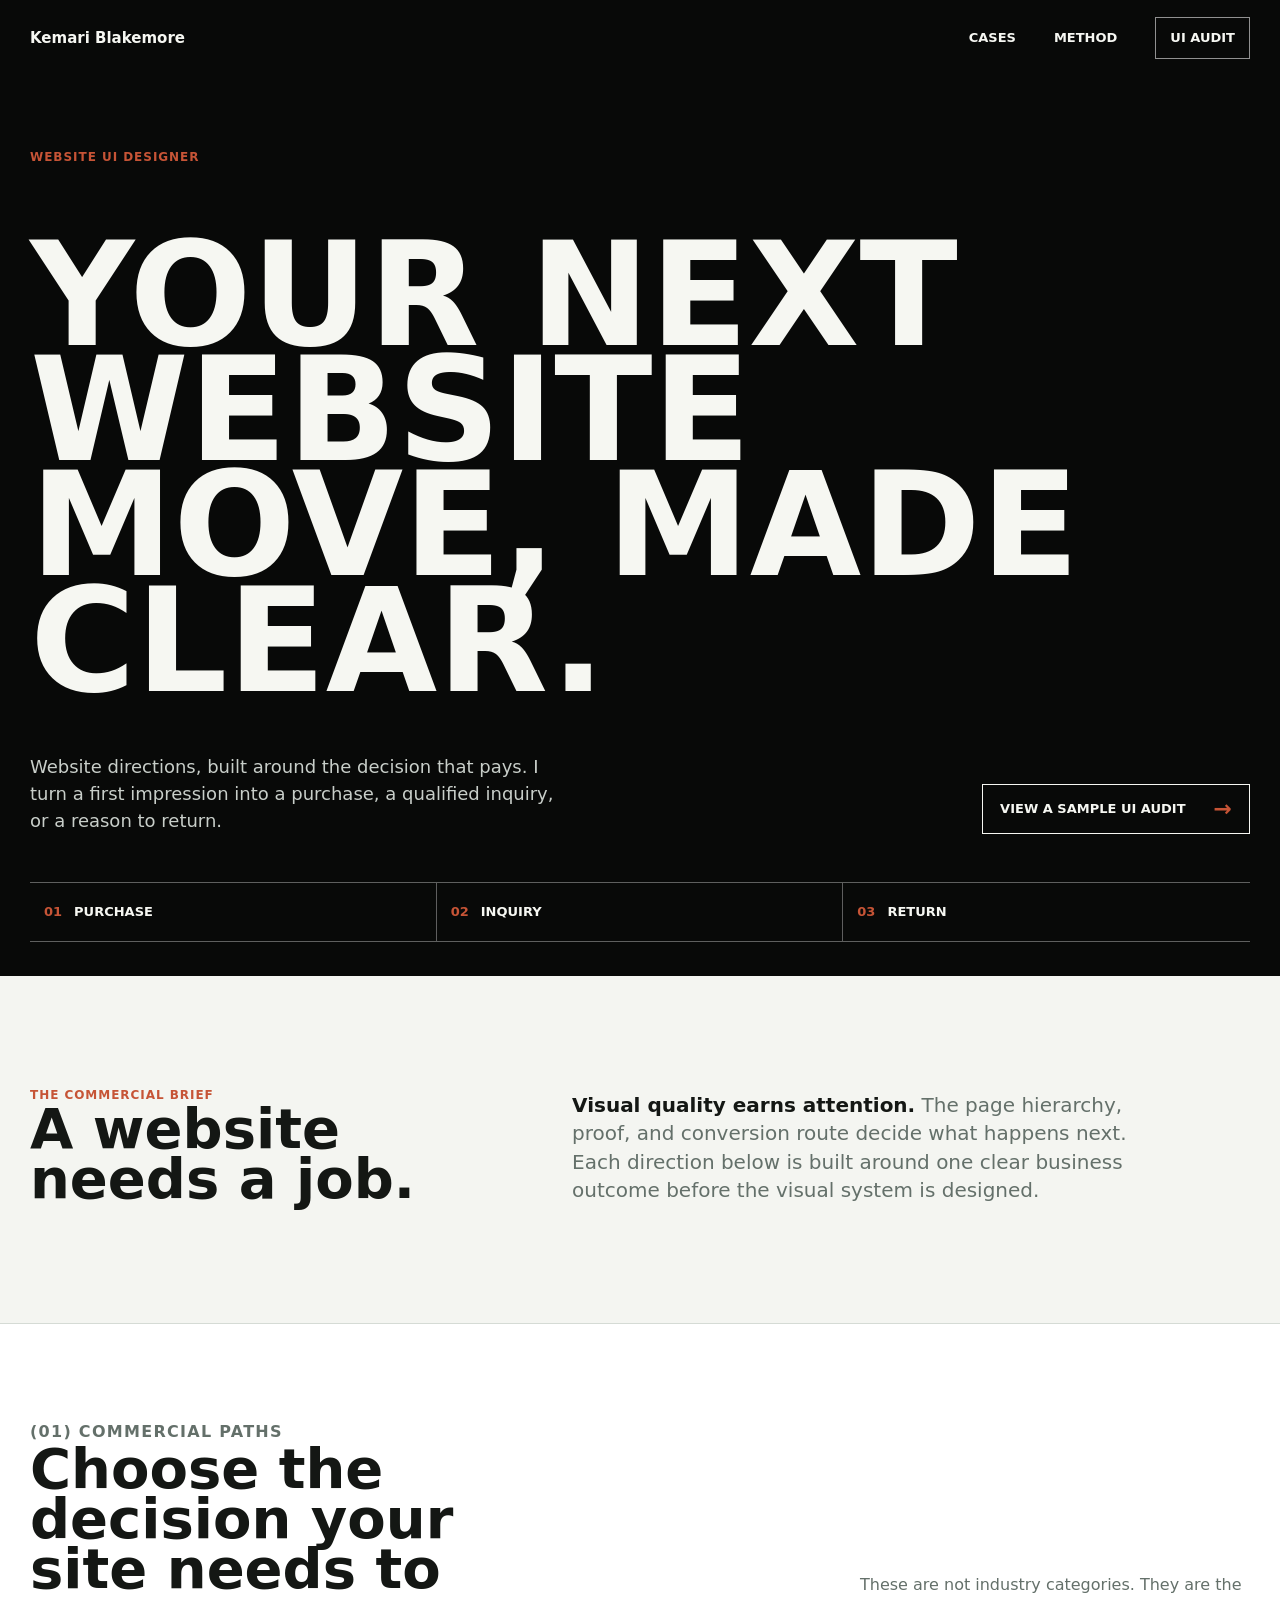
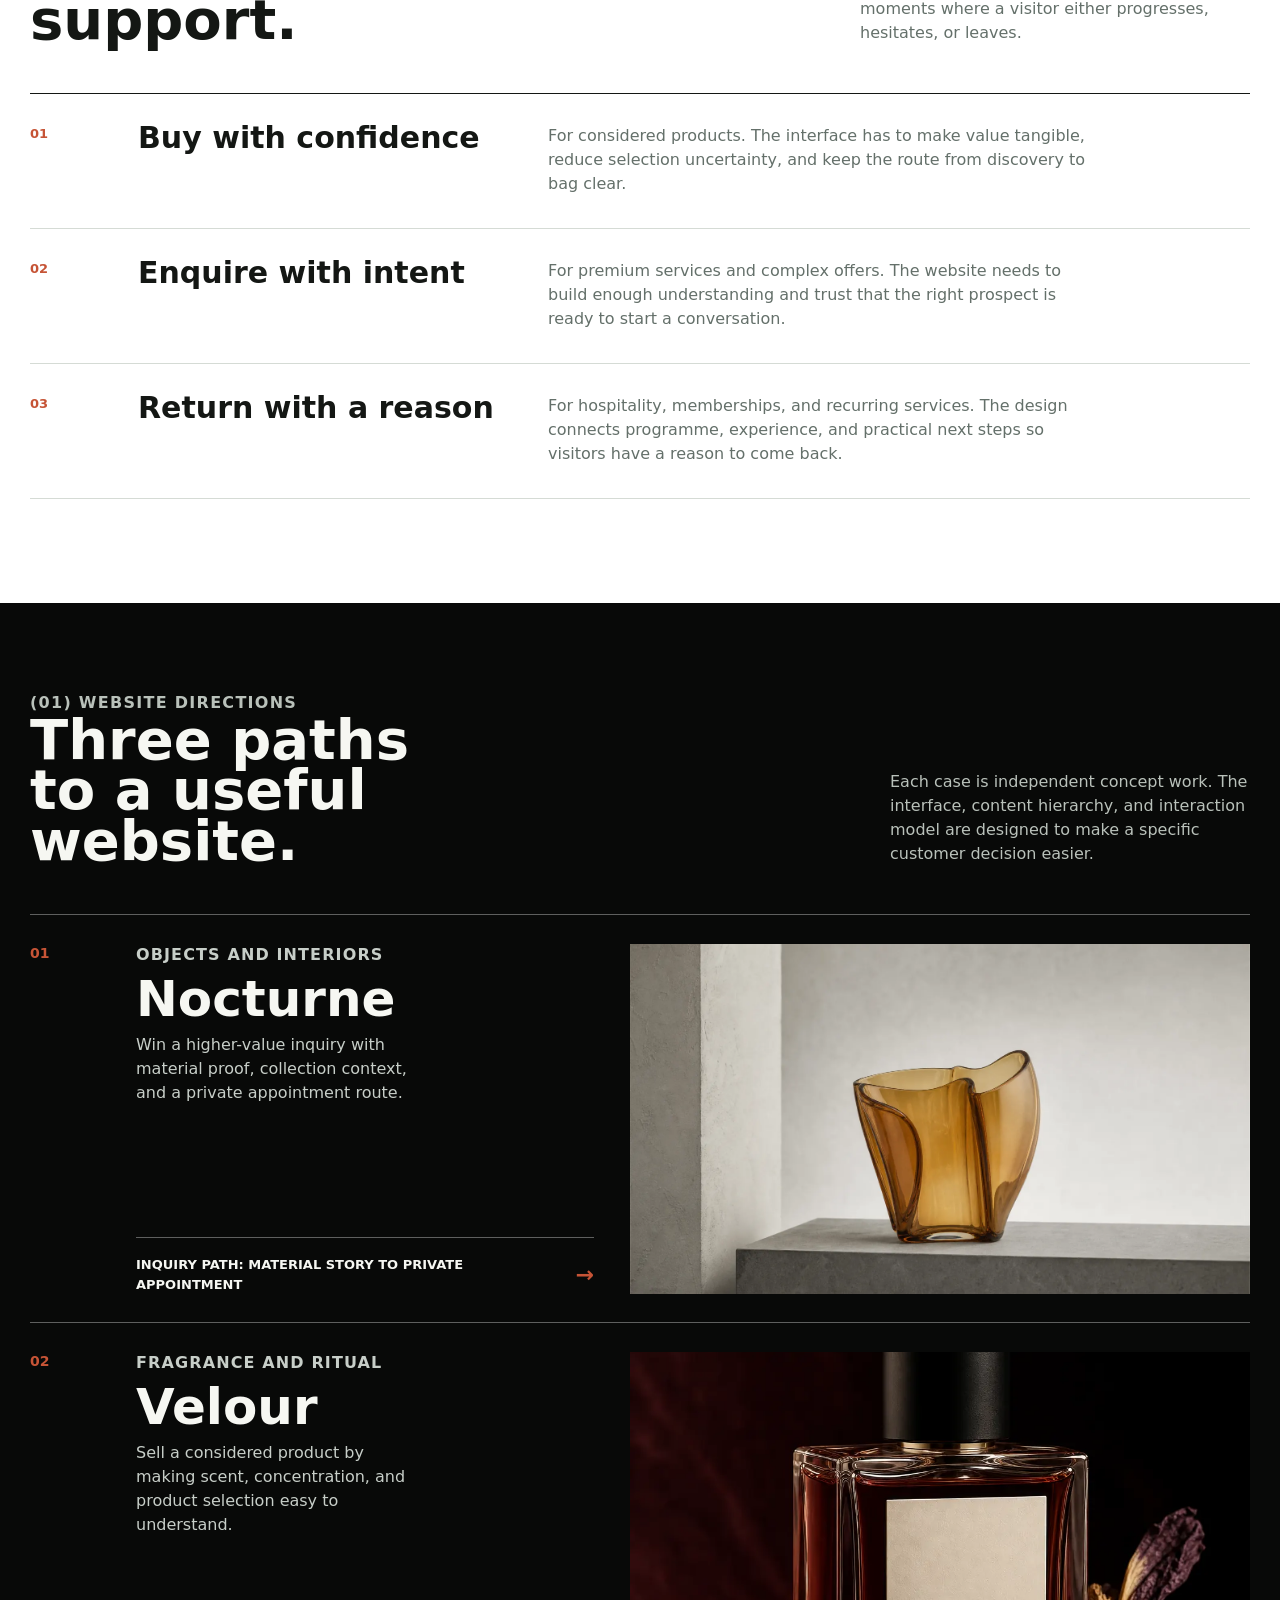
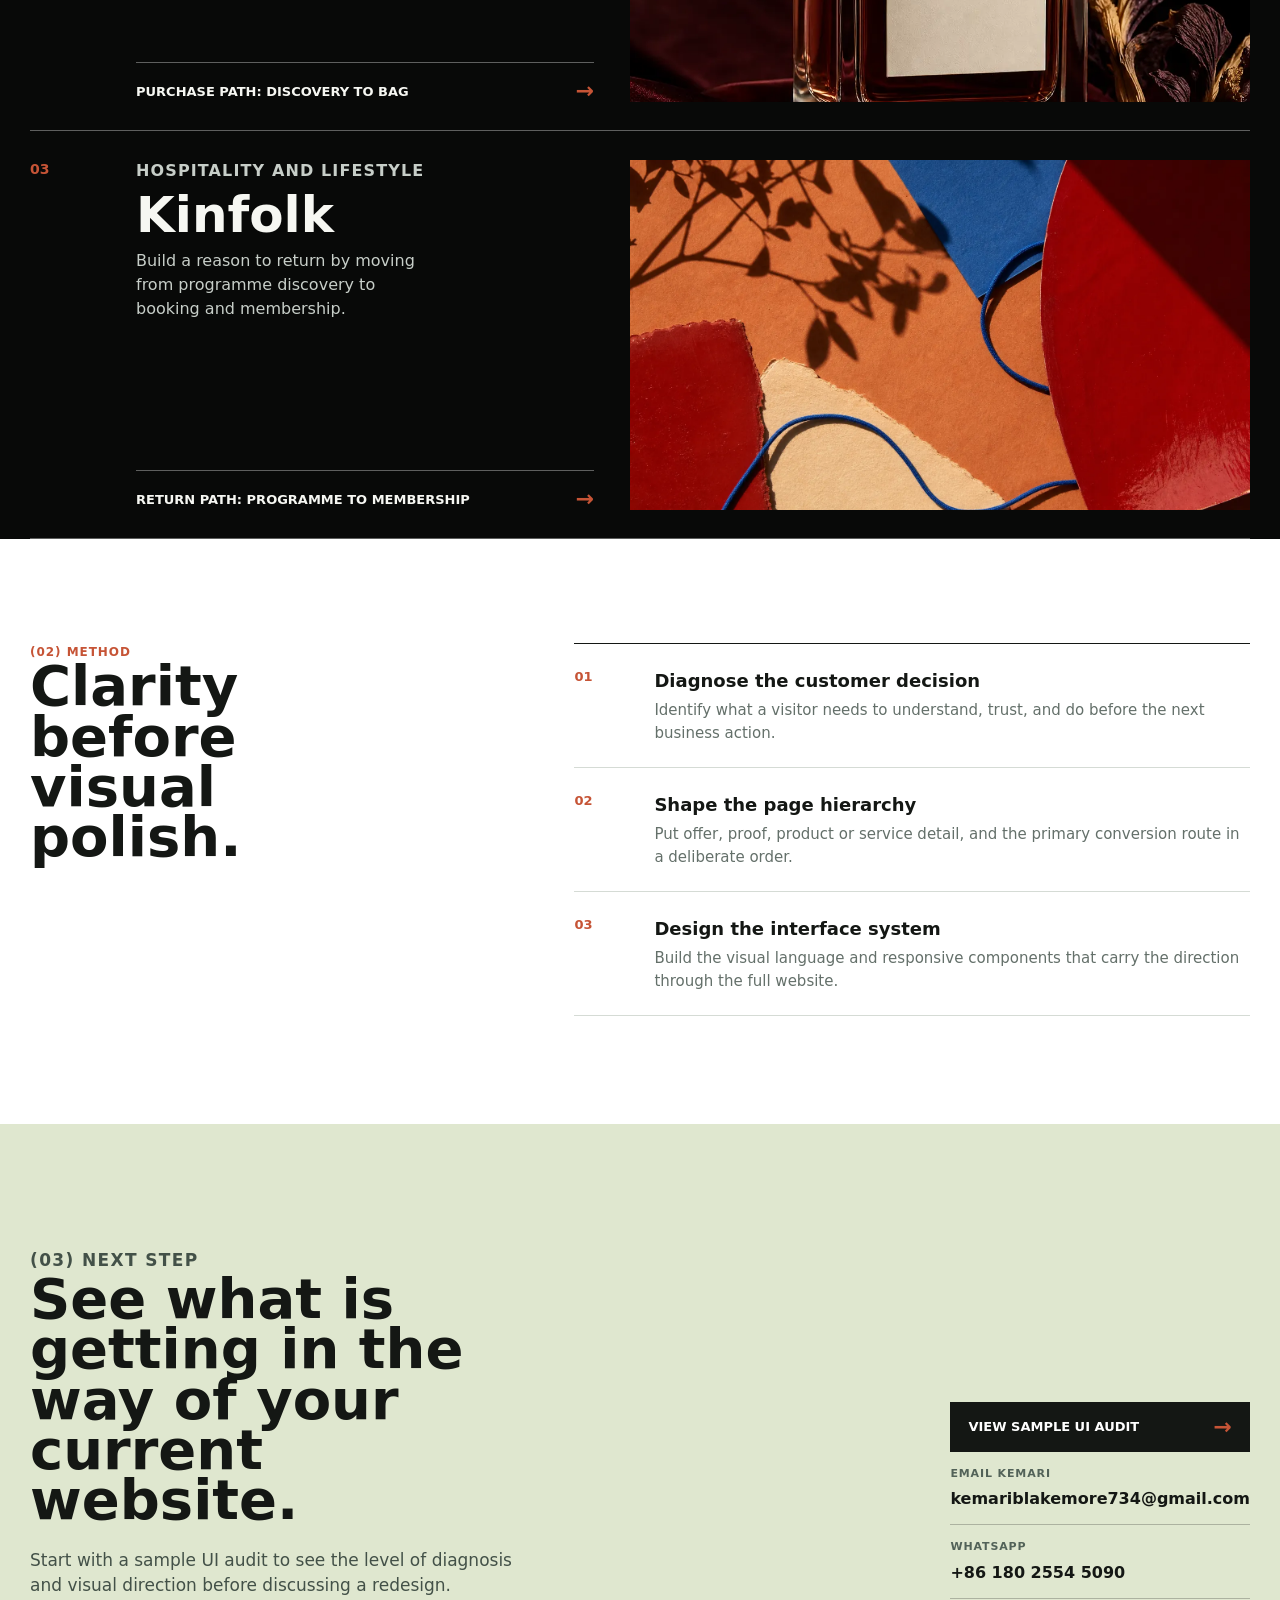
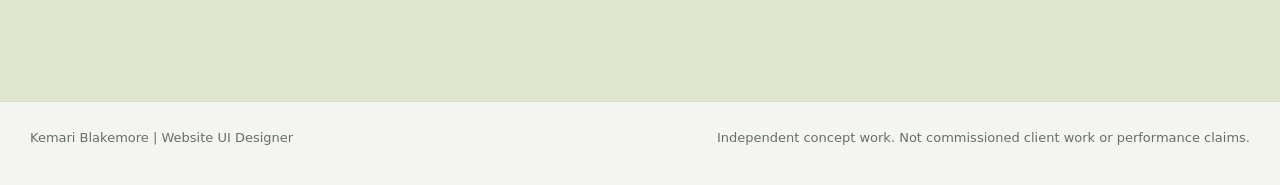
==== index.html @ 67906012 "Publish Kemari UI portfolio" ====
<!doctype html>
<html lang="en">
<head>
  <meta charset="utf-8">
  <meta name="viewport" content="width=device-width, initial-scale=1">
  <title>Kemari Blakemore | Website UI Directions</title>
  <meta name="description" content="Website UI directions by Kemari Blakemore, structured around product purchase, premium inquiry, and membership journeys.">
  <style>
    :root { --canvas:#080908; --ink:#141714; --muted:#64706a; --line:#d5dbd5; --paper:#f4f5f1; --white:#fff; --accent:#c65436; --leaf:#dfe7cf; --dark:#202a25; }
    * { box-sizing:border-box; }
    html { scroll-behavior:smooth; }
    body { margin:0; color:var(--ink); background:var(--paper); font-family:Inter,ui-sans-serif,system-ui,-apple-system,BlinkMacSystemFont,"Segoe UI",sans-serif; line-height:1.5; }
    a { color:inherit; }
    .wrap { width:min(1220px,calc(100% - 56px)); margin:0 auto; }
    .site-header { background:var(--canvas); color:#f6f7f2; }
    .nav { min-height:76px; display:flex; align-items:center; justify-content:space-between; gap:26px; }
    .brand { font-size:15px; font-weight:850; letter-spacing:0; text-decoration:none; }
    .nav-links { display:flex; align-items:center; gap:38px; font-size:13px; font-weight:800; text-transform:uppercase; }
    .nav-links a { text-decoration:none; }
    .nav-action { padding:10px 14px; border:1px solid rgba(255,255,255,.55); }
    .hero { min-height:720px; padding:72px 0 34px; background:var(--canvas); color:#f6f7f2; }
    .hero-inner { min-height:614px; display:flex; flex-direction:column; }
    .eyebrow,.section-kicker { margin:0; color:var(--accent); font-size:12px; font-weight:850; letter-spacing:.08em; text-transform:uppercase; }
    h1,h2,h3,p { margin-top:0; }
    h1 { max-width:11ch; margin:72px 0 auto; font-size:144px; font-weight:900; line-height:.8; letter-spacing:0; }
    .hero-bottom { display:grid; grid-template-columns:minmax(0,1fr) auto; gap:36px; align-items:end; margin-top:54px; }
    .hero-intro { max-width:530px; margin:0; color:#c8cec9; font-size:18px; }
    .button { display:inline-flex; min-height:50px; align-items:center; justify-content:space-between; gap:28px; padding:0 17px; border:1px solid currentColor; color:inherit; font-size:13px; font-weight:850; text-decoration:none; text-transform:uppercase; }
    .button span { color:var(--accent); font-size:22px; line-height:1; }
    .hero-index { display:grid; grid-template-columns:repeat(3,minmax(0,1fr)); margin-top:48px; border-top:1px solid rgba(255,255,255,.35); border-bottom:1px solid rgba(255,255,255,.35); }
    .hero-index a { display:flex; align-items:center; gap:12px; min-height:58px; padding:0 14px; border-right:1px solid rgba(255,255,255,.35); color:#f6f7f2; font-size:13px; font-weight:800; text-decoration:none; text-transform:uppercase; }
    .hero-index a:last-child { border-right:0; }
    .hero-index span { color:var(--accent); }
    .position { padding:110px 0 118px; background:var(--paper); }
    .position-grid { display:grid; grid-template-columns:minmax(0,.8fr) minmax(320px,1.2fr); gap:90px; align-items:end; }
    .position h2,.work-head h2,.method h2,.contact h2 { margin:0; font-size:56px; font-weight:900; line-height:.9; letter-spacing:0; }
    .position-copy { max-width:580px; }
    .position-copy p { margin:0; color:var(--muted); font-size:20px; line-height:1.42; }
    .position-copy strong { color:var(--ink); }
    .routes { padding:96px 0 104px; border-top:1px solid var(--line); background:var(--white); }
    .routes-head { display:flex; align-items:end; justify-content:space-between; gap:42px; margin-bottom:48px; }
    .routes-head h2 { max-width:13ch; margin:0; font-size:56px; font-weight:900; line-height:.9; letter-spacing:0; }
    .routes-head p { max-width:390px; margin:0; color:var(--muted); font-size:16px; }
    .decision-routes { border-top:1px solid var(--ink); }
    .decision-route { display:grid; grid-template-columns:76px minmax(240px,.7fr) minmax(320px,1.3fr); gap:32px; padding:30px 0 32px; border-bottom:1px solid var(--line); }
    .route-number { color:var(--accent); font-size:13px; font-weight:850; }
    .decision-route h3 { margin:0; font-size:30px; font-weight:900; line-height:.95; letter-spacing:0; }
    .decision-route p { max-width:54ch; margin:0; color:var(--muted); font-size:16px; }
    .work { padding:88px 0 0; background:var(--canvas); color:#f6f7f2; }
    .work-head { display:flex; align-items:end; justify-content:space-between; gap:36px; padding-bottom:48px; }
    .work-head h2 { max-width:11ch; }
    .work-head p { max-width:360px; margin:0; color:#b9c1ba; font-size:16px; }
    .project-grid { border-top:1px solid rgba(255,255,255,.35); }
    .project-row { display:grid; grid-template-columns:70px minmax(260px,.85fr) minmax(270px,1.15fr); gap:36px; align-items:center; min-height:408px; padding:28px 0; border-bottom:1px solid rgba(255,255,255,.35); color:#f6f7f2; text-decoration:none; }
    .project-number { align-self:start; color:var(--accent); font-size:14px; font-weight:850; }
    .project-copy { align-self:stretch; display:flex; flex-direction:column; justify-content:space-between; gap:30px; }
    .project-type { margin:0; color:#aeb8b0; font-size:12px; font-weight:850; letter-spacing:.07em; text-transform:uppercase; }
    .project-copy h3 { margin:10px 0 12px; font-size:50px; font-weight:900; line-height:.88; letter-spacing:0; }
    .project-copy p { max-width:28ch; margin:0; color:#c7cec8; font-size:16px; }
    .project-path { display:flex; align-items:center; justify-content:space-between; gap:18px; padding-top:17px; border-top:1px solid rgba(255,255,255,.35); font-size:13px; font-weight:850; text-transform:uppercase; }
    .project-path span { color:var(--accent); font-size:22px; line-height:1; }
    .project-row figure { height:350px; margin:0; overflow:hidden; }
    .project-row img { width:100%; height:100%; display:block; object-fit:cover; transition:transform .35s ease; }
    .project-row:hover img { transform:scale(1.035); }
    .method { padding:104px 0 108px; background:var(--white); }
    .method-grid { display:grid; grid-template-columns:minmax(0,.8fr) minmax(360px,1.2fr); gap:94px; }
    .method h2 { max-width:9ch; }
    .steps { margin:0; padding:0; list-style:none; border-top:1px solid var(--ink); }
    .steps li { display:grid; grid-template-columns:64px 1fr; gap:16px; padding:23px 0; border-bottom:1px solid var(--line); }
    .steps span { color:var(--accent); font-size:13px; font-weight:850; }
    .steps strong { display:block; margin-bottom:5px; font-size:18px; }
    .steps p { margin:0; color:var(--muted); font-size:15px; }
    .contact { padding:102px 0; background:var(--leaf); }
    .contact-inner { display:grid; grid-template-columns:minmax(0,1fr) auto; gap:50px; align-items:end; }
    .contact h2 { max-width:13ch; }
    .contact p { max-width:490px; margin:22px 0 0; color:#435148; font-size:17px; }
    .contact-side { display:grid; gap:14px; min-width:250px; }
    .contact .button { background:var(--ink); border-color:var(--ink); color:#fff; }
    .contact-link { padding-bottom:13px; border-bottom:1px solid rgba(20,23,20,.25); font-size:16px; font-weight:800; text-decoration:none; }
    .contact-link span { display:block; margin-bottom:5px; color:#526258; font-size:11px; letter-spacing:.08em; text-transform:uppercase; }
    footer { padding:26px 0 38px; border-top:1px solid var(--line); background:var(--paper); color:var(--muted); font-size:13px; }
    .footer-inner { display:flex; justify-content:space-between; gap:24px; }
    .honesty { max-width:620px; margin:0; }
    @media (max-width:980px) { h1 { font-size:106px; } .position-grid,.method-grid { gap:52px; } .project-row { grid-template-columns:54px minmax(220px,.8fr) minmax(240px,1.1fr); gap:24px; } .position h2,.routes-head h2,.work-head h2,.method h2,.contact h2 { font-size:48px; } .decision-route { grid-template-columns:58px minmax(200px,.75fr) minmax(280px,1.25fr); gap:22px; } }
    @media (max-width:760px) { .wrap { width:min(100% - 32px,1220px); } .nav { min-height:66px; } .nav-links { gap:16px; font-size:11px; } .nav-links a:not(.nav-action) { display:none; } .hero { min-height:650px; padding:48px 0 24px; } .hero-inner { min-height:578px; } h1 { margin-top:56px; font-size:68px; line-height:.83; } .hero-bottom { grid-template-columns:1fr; gap:24px; margin-top:40px; } .hero-intro { font-size:16px; } .hero-bottom .button { width:100%; } .hero-index { margin-top:32px; } .hero-index a { min-height:54px; padding:0 8px; font-size:11px; } .position,.routes,.method,.contact { padding:72px 0; } .position-grid,.method-grid { grid-template-columns:1fr; gap:38px; } .position h2,.routes-head h2,.work-head h2,.method h2,.contact h2 { font-size:42px; } .position-copy p { font-size:18px; } .routes-head { display:block; margin-bottom:34px; } .routes-head p { margin-top:20px; } .decision-route { grid-template-columns:42px 1fr; gap:16px; padding:23px 0; } .decision-route p { grid-column:2; font-size:15px; } .work { padding-top:66px; } .work-head { display:block; padding-bottom:38px; } .work-head p { margin-top:23px; } .project-row { grid-template-columns:46px 1fr; gap:18px; min-height:0; padding:24px 0; } .project-copy { gap:24px; } .project-copy h3 { font-size:44px; } .project-row figure { grid-column:1 / -1; grid-row:2; height:min(92vw,440px); } .method h2 { max-width:12ch; } .contact-inner { grid-template-columns:1fr; } .contact-side { min-width:0; } .contact .button { width:100%; } .footer-inner { display:block; } .honesty { margin-top:12px; } }
  </style>
</head>
<body>
  <header class="site-header">
    <div class="wrap nav">
      <a class="brand" href="./">Kemari Blakemore</a>
      <nav class="nav-links" aria-label="Primary navigation"><a href="#directions">Cases</a><a href="#method">Method</a><a class="nav-action" href="./ui-audit/">UI audit</a></nav>
    </div>
  </header>
  <main>
    <section class="hero" id="top">
      <div class="wrap hero-inner">
        <p class="eyebrow">Website UI Designer</p>
        <h1>YOUR NEXT WEBSITE MOVE, MADE CLEAR.</h1>
        <div class="hero-bottom"><p class="hero-intro">Website directions, built around the decision that pays. I turn a first impression into a purchase, a qualified inquiry, or a reason to return.</p><a class="button" href="./ui-audit/">View a sample UI audit <span aria-hidden="true">&rarr;</span></a></div>
        <nav class="hero-index" aria-label="Commercial paths"><a href="#purchase"><span>01</span> Purchase</a><a href="#inquiry"><span>02</span> Inquiry</a><a href="#return"><span>03</span> Return</a></nav>
      </div>
    </section>

    <section class="position" aria-labelledby="position-title">
      <div class="wrap position-grid"><div><p class="section-kicker">The commercial brief</p><h2 id="position-title">A website needs a job.</h2></div><div class="position-copy"><p><strong>Visual quality earns attention.</strong> The page hierarchy, proof, and conversion route decide what happens next. Each direction below is built around one clear business outcome before the visual system is designed.</p></div></div>
    </section>

    <section class="routes" aria-labelledby="routes-title">
      <div class="wrap"><div class="routes-head"><div><p class="section-kicker">(01) Commercial paths</p><h2 id="routes-title">Choose the decision your site needs to support.</h2></div><p>These are not industry categories. They are the moments where a visitor either progresses, hesitates, or leaves.</p></div>
        <div class="decision-routes">
          <article class="decision-route"><span class="route-number">01</span><h3>Buy with confidence</h3><p>For considered products. The interface has to make value tangible, reduce selection uncertainty, and keep the route from discovery to bag clear.</p></article>
          <article class="decision-route"><span class="route-number">02</span><h3>Enquire with intent</h3><p>For premium services and complex offers. The website needs to build enough understanding and trust that the right prospect is ready to start a conversation.</p></article>
          <article class="decision-route"><span class="route-number">03</span><h3>Return with a reason</h3><p>For hospitality, memberships, and recurring services. The design connects programme, experience, and practical next steps so visitors have a reason to come back.</p></article>
        </div>
      </div>
    </section>

    <section class="work" id="directions" aria-labelledby="directions-title">
      <div class="wrap"><div class="work-head"><div><p class="section-kicker">(01) Website directions</p><h2 id="directions-title">Three paths to a useful website.</h2></div><p>Each case is independent concept work. The interface, content hierarchy, and interaction model are designed to make a specific customer decision easier.</p></div>
        <div class="project-grid" aria-label="Concept UI Cases">
          <a class="project-row" id="inquiry" href="./nocturne/"><span class="project-number">01</span><div class="project-copy"><div><p class="project-type">Objects and interiors</p><h3>Nocturne</h3><p>Win a higher-value inquiry with material proof, collection context, and a private appointment route.</p></div><div class="project-path">Inquiry path: material story to private appointment <span aria-hidden="true">&rarr;</span></div></div><figure><img src="./assets/nocturne-hero.webp" alt="Amber glass object on a stone plinth" loading="lazy" decoding="async"></figure></a>
          <a class="project-row" id="purchase" href="./signal/"><span class="project-number">02</span><div class="project-copy"><div><p class="project-type">Fragrance and ritual</p><h3>Velour</h3><p>Sell a considered product by making scent, concentration, and product selection easy to understand.</p></div><div class="project-path">Purchase path: discovery to bag <span aria-hidden="true">&rarr;</span></div></div><figure><img src="./assets/velour-perfume.webp" alt="Velour fragrance bottle on burgundy silk" fetchpriority="high" decoding="async"></figure></a>
          <a class="project-row" id="return" href="./kinfolk/"><span class="project-number">03</span><div class="project-copy"><div><p class="project-type">Hospitality and lifestyle</p><h3>Kinfolk</h3><p>Build a reason to return by moving from programme discovery to booking and membership.</p></div><div class="project-path">Return path: programme to membership <span aria-hidden="true">&rarr;</span></div></div><figure><img src="./assets/kinfolk-hero.webp" alt="Colourful paper and cord composition" loading="lazy" decoding="async"></figure></a>
        </div>
      </div>
    </section>

    <section class="method" id="method" aria-labelledby="method-title">
      <div class="wrap method-grid"><div><p class="section-kicker">(02) Method</p><h2 id="method-title">Clarity before visual polish.</h2></div><ol class="steps"><li><span>01</span><div><strong>Diagnose the customer decision</strong><p>Identify what a visitor needs to understand, trust, and do before the next business action.</p></div></li><li><span>02</span><div><strong>Shape the page hierarchy</strong><p>Put offer, proof, product or service detail, and the primary conversion route in a deliberate order.</p></div></li><li><span>03</span><div><strong>Design the interface system</strong><p>Build the visual language and responsive components that carry the direction through the full website.</p></div></li></ol></div>
    </section>

    <section class="contact" id="contact">
      <div class="wrap contact-inner"><div><p class="section-kicker">(03) Next step</p><h2>See what is getting in the way of your current website.</h2><p>Start with a sample UI audit to see the level of diagnosis and visual direction before discussing a redesign.</p></div><div class="contact-side"><a class="button" href="./ui-audit/">View sample UI audit <span aria-hidden="true">&rarr;</span></a><a class="contact-link" href="mailto:kemariblakemore734@gmail.com"><span>Email Kemari</span>kemariblakemore734@gmail.com</a><a class="contact-link" href="https://wa.me/8618025545090"><span>WhatsApp</span>+86 180 2554 5090</a></div></div>
    </section>
  </main>
  <footer><div class="wrap footer-inner"><span>Kemari Blakemore | Website UI Designer</span><p class="honesty">Independent concept work. Not commissioned client work or performance claims.</p></div></footer>
</body>
</html>
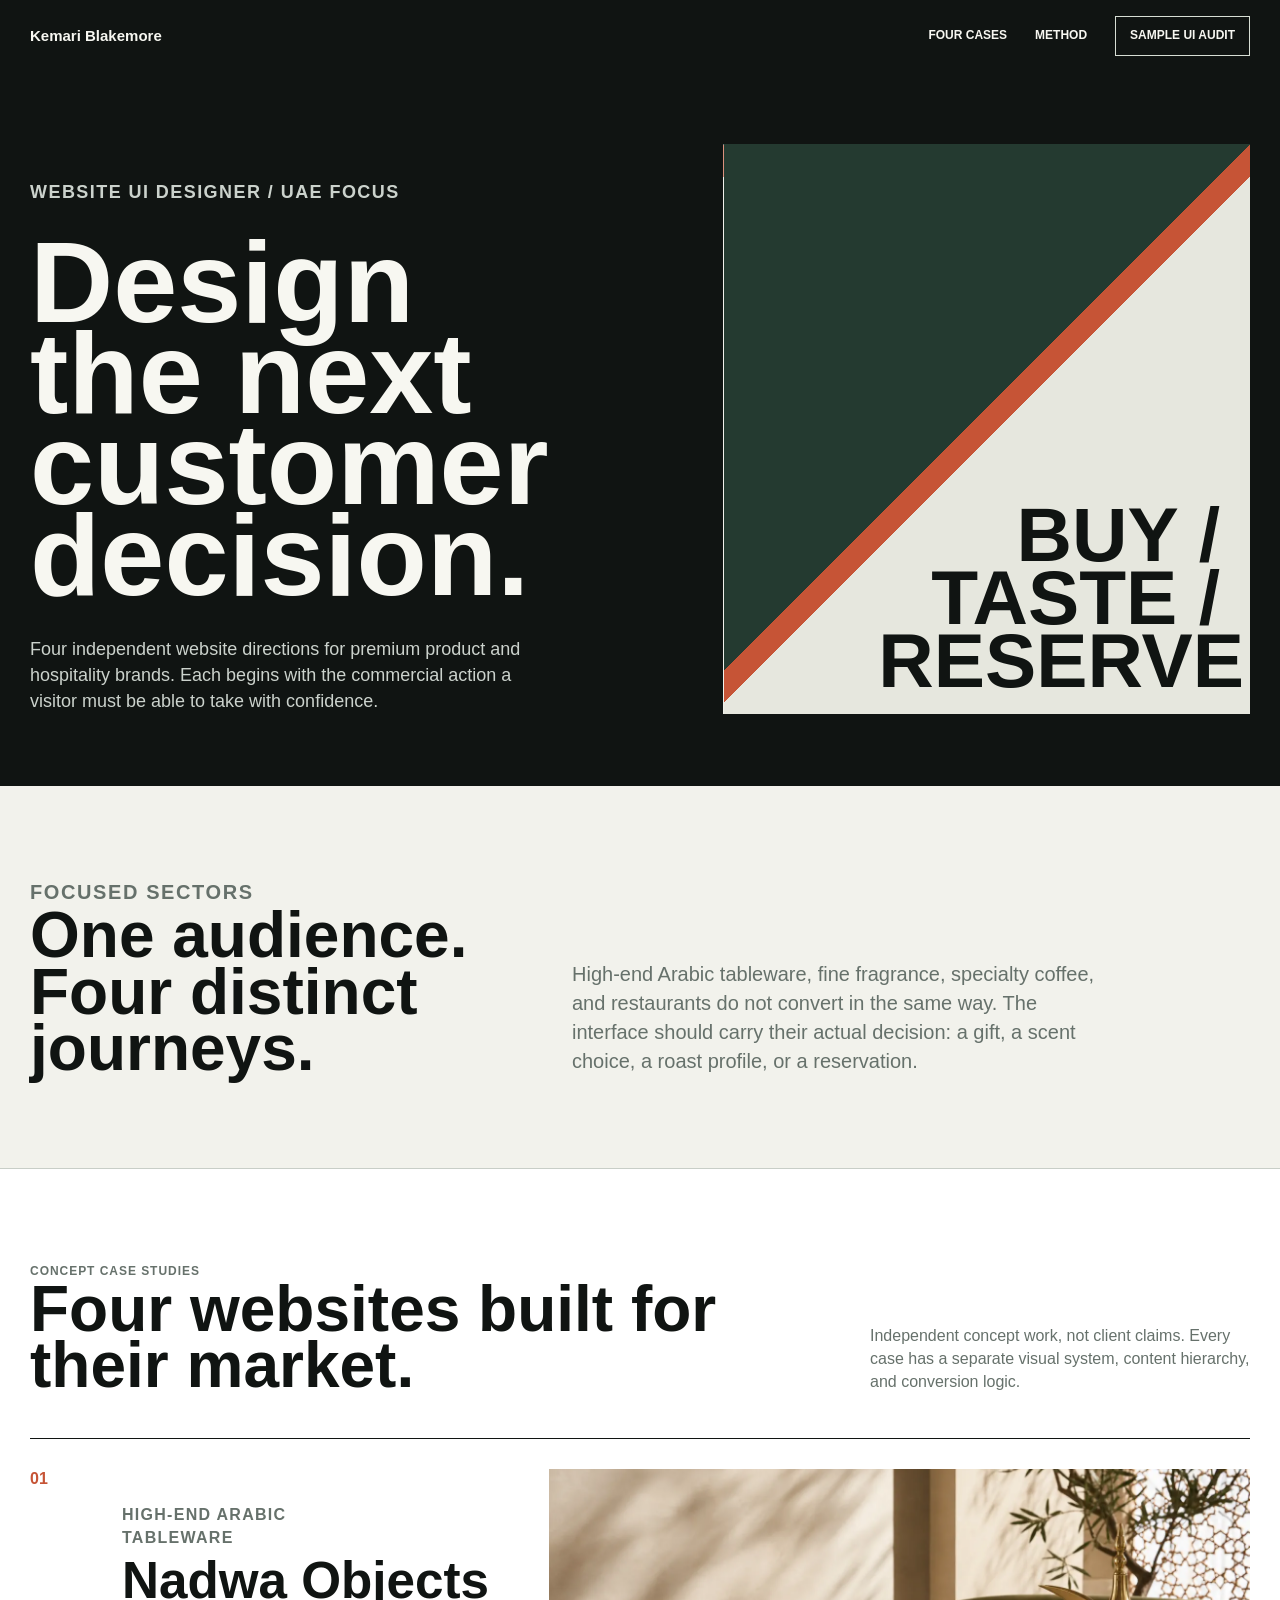
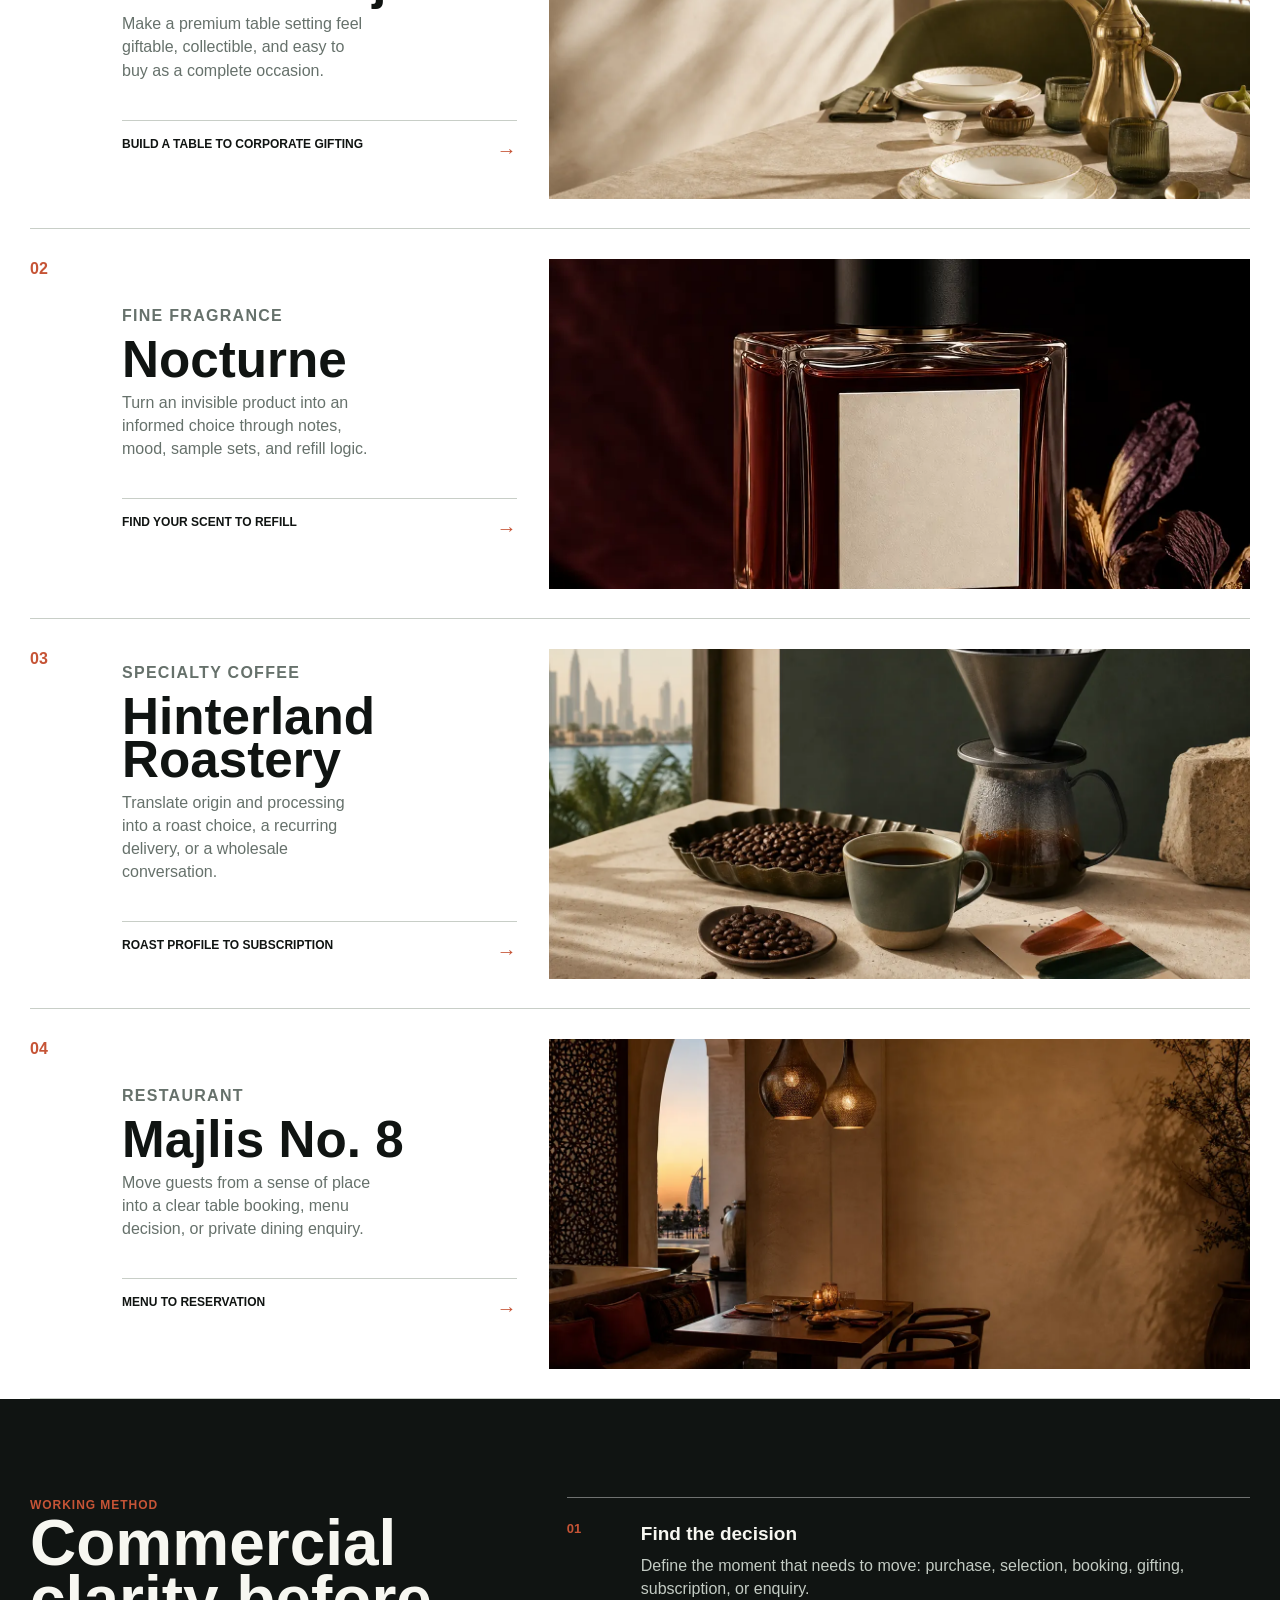
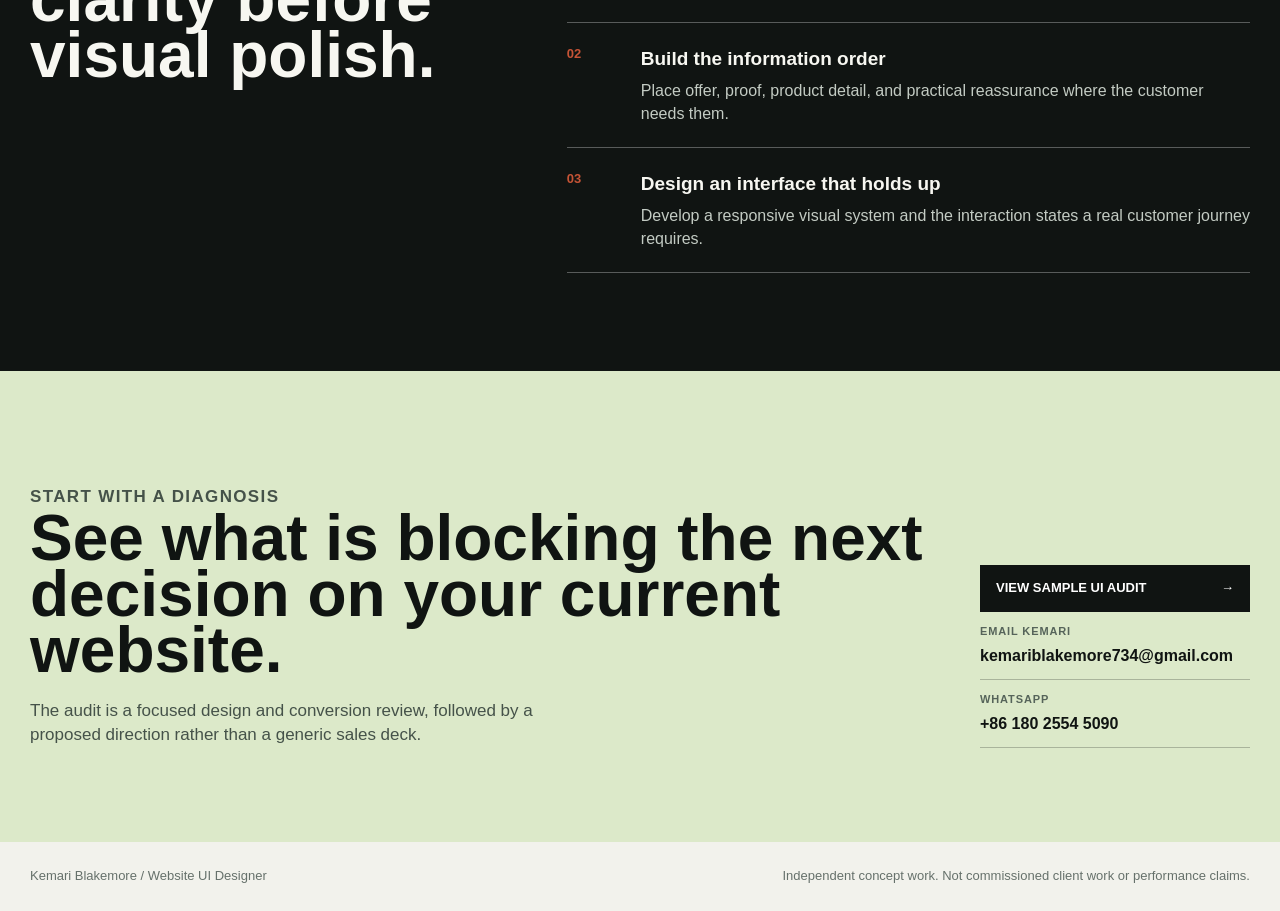
==== commit d891b259: "Build four sector UI directions" ====
--- a/index.html
+++ b/index.html
@@ -3,137 +3,26 @@
 <head>
   <meta charset="utf-8">
   <meta name="viewport" content="width=device-width, initial-scale=1">
+  <meta name="description" content="Four commercial website UI directions by Kemari Blakemore for premium UAE brands.">
   <title>Kemari Blakemore | Website UI Directions</title>
-  <meta name="description" content="Website UI directions by Kemari Blakemore, structured around product purchase, premium inquiry, and membership journeys.">
   <style>
-    :root { --canvas:#080908; --ink:#141714; --muted:#64706a; --line:#d5dbd5; --paper:#f4f5f1; --white:#fff; --accent:#c65436; --leaf:#dfe7cf; --dark:#202a25; }
-    * { box-sizing:border-box; }
-    html { scroll-behavior:smooth; }
-    body { margin:0; color:var(--ink); background:var(--paper); font-family:Inter,ui-sans-serif,system-ui,-apple-system,BlinkMacSystemFont,"Segoe UI",sans-serif; line-height:1.5; }
-    a { color:inherit; }
-    .wrap { width:min(1220px,calc(100% - 56px)); margin:0 auto; }
-    .site-header { background:var(--canvas); color:#f6f7f2; }
-    .nav { min-height:76px; display:flex; align-items:center; justify-content:space-between; gap:26px; }
-    .brand { font-size:15px; font-weight:850; letter-spacing:0; text-decoration:none; }
-    .nav-links { display:flex; align-items:center; gap:38px; font-size:13px; font-weight:800; text-transform:uppercase; }
-    .nav-links a { text-decoration:none; }
-    .nav-action { padding:10px 14px; border:1px solid rgba(255,255,255,.55); }
-    .hero { min-height:720px; padding:72px 0 34px; background:var(--canvas); color:#f6f7f2; }
-    .hero-inner { min-height:614px; display:flex; flex-direction:column; }
-    .eyebrow,.section-kicker { margin:0; color:var(--accent); font-size:12px; font-weight:850; letter-spacing:.08em; text-transform:uppercase; }
-    h1,h2,h3,p { margin-top:0; }
-    h1 { max-width:11ch; margin:72px 0 auto; font-size:144px; font-weight:900; line-height:.8; letter-spacing:0; }
-    .hero-bottom { display:grid; grid-template-columns:minmax(0,1fr) auto; gap:36px; align-items:end; margin-top:54px; }
-    .hero-intro { max-width:530px; margin:0; color:#c8cec9; font-size:18px; }
-    .button { display:inline-flex; min-height:50px; align-items:center; justify-content:space-between; gap:28px; padding:0 17px; border:1px solid currentColor; color:inherit; font-size:13px; font-weight:850; text-decoration:none; text-transform:uppercase; }
-    .button span { color:var(--accent); font-size:22px; line-height:1; }
-    .hero-index { display:grid; grid-template-columns:repeat(3,minmax(0,1fr)); margin-top:48px; border-top:1px solid rgba(255,255,255,.35); border-bottom:1px solid rgba(255,255,255,.35); }
-    .hero-index a { display:flex; align-items:center; gap:12px; min-height:58px; padding:0 14px; border-right:1px solid rgba(255,255,255,.35); color:#f6f7f2; font-size:13px; font-weight:800; text-decoration:none; text-transform:uppercase; }
-    .hero-index a:last-child { border-right:0; }
-    .hero-index span { color:var(--accent); }
-    .position { padding:110px 0 118px; background:var(--paper); }
-    .position-grid { display:grid; grid-template-columns:minmax(0,.8fr) minmax(320px,1.2fr); gap:90px; align-items:end; }
-    .position h2,.work-head h2,.method h2,.contact h2 { margin:0; font-size:56px; font-weight:900; line-height:.9; letter-spacing:0; }
-    .position-copy { max-width:580px; }
-    .position-copy p { margin:0; color:var(--muted); font-size:20px; line-height:1.42; }
-    .position-copy strong { color:var(--ink); }
-    .routes { padding:96px 0 104px; border-top:1px solid var(--line); background:var(--white); }
-    .routes-head { display:flex; align-items:end; justify-content:space-between; gap:42px; margin-bottom:48px; }
-    .routes-head h2 { max-width:13ch; margin:0; font-size:56px; font-weight:900; line-height:.9; letter-spacing:0; }
-    .routes-head p { max-width:390px; margin:0; color:var(--muted); font-size:16px; }
-    .decision-routes { border-top:1px solid var(--ink); }
-    .decision-route { display:grid; grid-template-columns:76px minmax(240px,.7fr) minmax(320px,1.3fr); gap:32px; padding:30px 0 32px; border-bottom:1px solid var(--line); }
-    .route-number { color:var(--accent); font-size:13px; font-weight:850; }
-    .decision-route h3 { margin:0; font-size:30px; font-weight:900; line-height:.95; letter-spacing:0; }
-    .decision-route p { max-width:54ch; margin:0; color:var(--muted); font-size:16px; }
-    .work { padding:88px 0 0; background:var(--canvas); color:#f6f7f2; }
-    .work-head { display:flex; align-items:end; justify-content:space-between; gap:36px; padding-bottom:48px; }
-    .work-head h2 { max-width:11ch; }
-    .work-head p { max-width:360px; margin:0; color:#b9c1ba; font-size:16px; }
-    .project-grid { border-top:1px solid rgba(255,255,255,.35); }
-    .project-row { display:grid; grid-template-columns:70px minmax(260px,.85fr) minmax(270px,1.15fr); gap:36px; align-items:center; min-height:408px; padding:28px 0; border-bottom:1px solid rgba(255,255,255,.35); color:#f6f7f2; text-decoration:none; }
-    .project-number { align-self:start; color:var(--accent); font-size:14px; font-weight:850; }
-    .project-copy { align-self:stretch; display:flex; flex-direction:column; justify-content:space-between; gap:30px; }
-    .project-type { margin:0; color:#aeb8b0; font-size:12px; font-weight:850; letter-spacing:.07em; text-transform:uppercase; }
-    .project-copy h3 { margin:10px 0 12px; font-size:50px; font-weight:900; line-height:.88; letter-spacing:0; }
-    .project-copy p { max-width:28ch; margin:0; color:#c7cec8; font-size:16px; }
-    .project-path { display:flex; align-items:center; justify-content:space-between; gap:18px; padding-top:17px; border-top:1px solid rgba(255,255,255,.35); font-size:13px; font-weight:850; text-transform:uppercase; }
-    .project-path span { color:var(--accent); font-size:22px; line-height:1; }
-    .project-row figure { height:350px; margin:0; overflow:hidden; }
-    .project-row img { width:100%; height:100%; display:block; object-fit:cover; transition:transform .35s ease; }
-    .project-row:hover img { transform:scale(1.035); }
-    .method { padding:104px 0 108px; background:var(--white); }
-    .method-grid { display:grid; grid-template-columns:minmax(0,.8fr) minmax(360px,1.2fr); gap:94px; }
-    .method h2 { max-width:9ch; }
-    .steps { margin:0; padding:0; list-style:none; border-top:1px solid var(--ink); }
-    .steps li { display:grid; grid-template-columns:64px 1fr; gap:16px; padding:23px 0; border-bottom:1px solid var(--line); }
-    .steps span { color:var(--accent); font-size:13px; font-weight:850; }
-    .steps strong { display:block; margin-bottom:5px; font-size:18px; }
-    .steps p { margin:0; color:var(--muted); font-size:15px; }
-    .contact { padding:102px 0; background:var(--leaf); }
-    .contact-inner { display:grid; grid-template-columns:minmax(0,1fr) auto; gap:50px; align-items:end; }
-    .contact h2 { max-width:13ch; }
-    .contact p { max-width:490px; margin:22px 0 0; color:#435148; font-size:17px; }
-    .contact-side { display:grid; gap:14px; min-width:250px; }
-    .contact .button { background:var(--ink); border-color:var(--ink); color:#fff; }
-    .contact-link { padding-bottom:13px; border-bottom:1px solid rgba(20,23,20,.25); font-size:16px; font-weight:800; text-decoration:none; }
-    .contact-link span { display:block; margin-bottom:5px; color:#526258; font-size:11px; letter-spacing:.08em; text-transform:uppercase; }
-    footer { padding:26px 0 38px; border-top:1px solid var(--line); background:var(--paper); color:var(--muted); font-size:13px; }
-    .footer-inner { display:flex; justify-content:space-between; gap:24px; }
-    .honesty { max-width:620px; margin:0; }
-    @media (max-width:980px) { h1 { font-size:106px; } .position-grid,.method-grid { gap:52px; } .project-row { grid-template-columns:54px minmax(220px,.8fr) minmax(240px,1.1fr); gap:24px; } .position h2,.routes-head h2,.work-head h2,.method h2,.contact h2 { font-size:48px; } .decision-route { grid-template-columns:58px minmax(200px,.75fr) minmax(280px,1.25fr); gap:22px; } }
-    @media (max-width:760px) { .wrap { width:min(100% - 32px,1220px); } .nav { min-height:66px; } .nav-links { gap:16px; font-size:11px; } .nav-links a:not(.nav-action) { display:none; } .hero { min-height:650px; padding:48px 0 24px; } .hero-inner { min-height:578px; } h1 { margin-top:56px; font-size:68px; line-height:.83; } .hero-bottom { grid-template-columns:1fr; gap:24px; margin-top:40px; } .hero-intro { font-size:16px; } .hero-bottom .button { width:100%; } .hero-index { margin-top:32px; } .hero-index a { min-height:54px; padding:0 8px; font-size:11px; } .position,.routes,.method,.contact { padding:72px 0; } .position-grid,.method-grid { grid-template-columns:1fr; gap:38px; } .position h2,.routes-head h2,.work-head h2,.method h2,.contact h2 { font-size:42px; } .position-copy p { font-size:18px; } .routes-head { display:block; margin-bottom:34px; } .routes-head p { margin-top:20px; } .decision-route { grid-template-columns:42px 1fr; gap:16px; padding:23px 0; } .decision-route p { grid-column:2; font-size:15px; } .work { padding-top:66px; } .work-head { display:block; padding-bottom:38px; } .work-head p { margin-top:23px; } .project-row { grid-template-columns:46px 1fr; gap:18px; min-height:0; padding:24px 0; } .project-copy { gap:24px; } .project-copy h3 { font-size:44px; } .project-row figure { grid-column:1 / -1; grid-row:2; height:min(92vw,440px); } .method h2 { max-width:12ch; } .contact-inner { grid-template-columns:1fr; } .contact-side { min-width:0; } .contact .button { width:100%; } .footer-inner { display:block; } .honesty { margin-top:12px; } }
+    :root{--ink:#101412;--paper:#f2f2ec;--line:#c8cec7;--muted:#66716b;--accent:#c65436;--lime:#dce9c9;--white:#fff}*{box-sizing:border-box}html{scroll-behavior:smooth}body{margin:0;background:var(--paper);color:var(--ink);font-family:Inter,Arial,sans-serif;line-height:1.45}a{color:inherit}.wrap{width:min(1220px,calc(100% - 56px));margin:auto}.top{background:var(--ink);color:#f7f7f1}.nav{min-height:72px;display:flex;align-items:center;justify-content:space-between;gap:25px}.brand,.nav a{text-decoration:none;font-weight:850}.brand{font-size:15px}.navlinks{display:flex;align-items:center;gap:28px;font-size:12px;text-transform:uppercase}.audit{padding:10px 14px;border:1px solid #d7ded4}.hero{overflow:hidden;background:var(--ink);color:#f7f7f1}.hero-grid{min-height:650px;display:grid;grid-template-columns:1.1fr .9fr;gap:48px;align-items:end;padding:72px 0}.eyebrow{margin:0;color:var(--accent);font-size:12px;font-weight:900;letter-spacing:.08em;text-transform:uppercase}.hero h1{max-width:8.5ch;margin:32px 0 0;font-size:clamp(68px,9vw,142px);line-height:.79;letter-spacing:0}.hero-copy p{max-width:500px;margin:35px 0 0;color:#cbd2cc;font-size:18px}.hero-side{align-self:stretch;position:relative;min-height:420px;border-left:1px solid rgba(255,255,255,.35);background:linear-gradient(135deg,#243a30 0 48%,#c65436 48% 51%,#e6e7de 51%)}.hero-side strong{position:absolute;right:30px;bottom:22px;max-width:8ch;color:#101412;font-size:clamp(42px,6vw,88px);line-height:.82;text-align:right}.focus{padding:92px 0;border-bottom:1px solid var(--line)}.focus-grid{display:grid;grid-template-columns:.8fr 1.2fr;gap:90px;align-items:end}.focus h2,.work h2,.method h2,.contact h2{margin:0;font-size:clamp(44px,5vw,72px);line-height:.88}.focus p{max-width:540px;margin:0;color:var(--muted);font-size:20px}.work{padding:94px 0 0;background:var(--white)}.work-head{display:flex;justify-content:space-between;gap:40px;align-items:end;padding-bottom:45px}.work-head p{max-width:380px;margin:0;color:var(--muted)}.cases{border-top:1px solid var(--ink)}.case{display:grid;grid-template-columns:60px minmax(235px,.72fr) minmax(340px,1.28fr);gap:32px;align-items:center;min-height:390px;padding:28px 0;border-bottom:1px solid var(--line);text-decoration:none}.number{align-self:start;color:var(--accent);font-weight:900}.case h3{margin:10px 0;font-size:clamp(40px,4vw,62px);line-height:.84}.type{margin:0;color:var(--muted);font-size:12px;font-weight:900;letter-spacing:.08em;text-transform:uppercase}.case p{max-width:28ch;margin:0;color:var(--muted);font-size:16px}.route{display:flex;justify-content:space-between;gap:15px;margin-top:38px;padding-top:15px;border-top:1px solid var(--line);font-size:12px;font-weight:900;text-transform:uppercase}.route span{color:var(--accent);font-size:20px}.case figure{height:330px;margin:0;overflow:hidden;background:#dfe5de}.case img{width:100%;height:100%;object-fit:cover;transition:transform .35s ease}.case:hover img{transform:scale(1.03)}.method{padding:98px 0;background:var(--ink);color:#f7f7f1}.method-grid{display:grid;grid-template-columns:.78fr 1.22fr;gap:100px}.steps{margin:0;padding:0;list-style:none;border-top:1px solid rgba(255,255,255,.4)}.steps li{display:grid;grid-template-columns:58px 1fr;gap:16px;padding:22px 0;border-bottom:1px solid rgba(255,255,255,.3)}.steps span{color:var(--accent);font-size:13px;font-weight:900}.steps strong{display:block;font-size:19px}.steps p{margin:6px 0 0;color:#c3cbc3}.contact{padding:94px 0;background:var(--lime)}.contact-grid{display:grid;grid-template-columns:1fr auto;gap:50px;align-items:end}.contact p{max-width:510px;margin:20px 0 0;color:#455249;font-size:17px}.links{display:grid;gap:12px;min-width:270px}.button{display:flex;justify-content:space-between;gap:20px;padding:14px 16px;background:var(--ink);color:#fff;text-decoration:none;font-size:13px;font-weight:900;text-transform:uppercase}.contact-link{padding-bottom:12px;border-bottom:1px solid rgba(16,20,18,.25);text-decoration:none;font-weight:800}.contact-link small{display:block;margin-bottom:4px;color:#56645a;font-size:11px;letter-spacing:.08em;text-transform:uppercase}footer{padding:25px 0;color:var(--muted);font-size:13px}.foot{display:flex;justify-content:space-between;gap:20px}@media(max-width:760px){.wrap{width:min(100% - 32px,1220px)}.navlinks a:not(.audit){display:none}.hero-grid,.focus-grid,.method-grid,.contact-grid{grid-template-columns:1fr}.hero-grid{min-height:0;padding:58px 0 28px}.hero-side{min-height:210px;border-left:0}.hero h1{font-size:72px}.focus,.work,.method,.contact{padding:70px 0}.focus-grid,.method-grid{gap:35px}.focus p{font-size:18px}.work-head{display:block}.work-head p{margin-top:18px}.case{grid-template-columns:42px 1fr;gap:16px;padding:23px 0}.case figure{grid-column:1/-1;grid-row:2;height:66vw}.case h3{font-size:45px}.method-grid{gap:35px}.links{min-width:0}.foot{display:block}.foot span+span{display:block;margin-top:8px}}
   </style>
 </head>
 <body>
-  <header class="site-header">
-    <div class="wrap nav">
-      <a class="brand" href="./">Kemari Blakemore</a>
-      <nav class="nav-links" aria-label="Primary navigation"><a href="#directions">Cases</a><a href="#method">Method</a><a class="nav-action" href="./ui-audit/">UI audit</a></nav>
-    </div>
-  </header>
+  <header class="top"><div class="wrap nav"><a class="brand" href="./">Kemari Blakemore</a><nav class="navlinks" aria-label="Primary"><a href="#cases">Four cases</a><a href="#method">Method</a><a class="audit" href="./ui-audit/">Sample UI audit</a></nav></div></header>
   <main>
-    <section class="hero" id="top">
-      <div class="wrap hero-inner">
-        <p class="eyebrow">Website UI Designer</p>
-        <h1>YOUR NEXT WEBSITE MOVE, MADE CLEAR.</h1>
-        <div class="hero-bottom"><p class="hero-intro">Website directions, built around the decision that pays. I turn a first impression into a purchase, a qualified inquiry, or a reason to return.</p><a class="button" href="./ui-audit/">View a sample UI audit <span aria-hidden="true">&rarr;</span></a></div>
-        <nav class="hero-index" aria-label="Commercial paths"><a href="#purchase"><span>01</span> Purchase</a><a href="#inquiry"><span>02</span> Inquiry</a><a href="#return"><span>03</span> Return</a></nav>
-      </div>
-    </section>
-
-    <section class="position" aria-labelledby="position-title">
-      <div class="wrap position-grid"><div><p class="section-kicker">The commercial brief</p><h2 id="position-title">A website needs a job.</h2></div><div class="position-copy"><p><strong>Visual quality earns attention.</strong> The page hierarchy, proof, and conversion route decide what happens next. Each direction below is built around one clear business outcome before the visual system is designed.</p></div></div>
-    </section>
-
-    <section class="routes" aria-labelledby="routes-title">
-      <div class="wrap"><div class="routes-head"><div><p class="section-kicker">(01) Commercial paths</p><h2 id="routes-title">Choose the decision your site needs to support.</h2></div><p>These are not industry categories. They are the moments where a visitor either progresses, hesitates, or leaves.</p></div>
-        <div class="decision-routes">
-          <article class="decision-route"><span class="route-number">01</span><h3>Buy with confidence</h3><p>For considered products. The interface has to make value tangible, reduce selection uncertainty, and keep the route from discovery to bag clear.</p></article>
-          <article class="decision-route"><span class="route-number">02</span><h3>Enquire with intent</h3><p>For premium services and complex offers. The website needs to build enough understanding and trust that the right prospect is ready to start a conversation.</p></article>
-          <article class="decision-route"><span class="route-number">03</span><h3>Return with a reason</h3><p>For hospitality, memberships, and recurring services. The design connects programme, experience, and practical next steps so visitors have a reason to come back.</p></article>
-        </div>
-      </div>
-    </section>
-
-    <section class="work" id="directions" aria-labelledby="directions-title">
-      <div class="wrap"><div class="work-head"><div><p class="section-kicker">(01) Website directions</p><h2 id="directions-title">Three paths to a useful website.</h2></div><p>Each case is independent concept work. The interface, content hierarchy, and interaction model are designed to make a specific customer decision easier.</p></div>
-        <div class="project-grid" aria-label="Concept UI Cases">
-          <a class="project-row" id="inquiry" href="./nocturne/"><span class="project-number">01</span><div class="project-copy"><div><p class="project-type">Objects and interiors</p><h3>Nocturne</h3><p>Win a higher-value inquiry with material proof, collection context, and a private appointment route.</p></div><div class="project-path">Inquiry path: material story to private appointment <span aria-hidden="true">&rarr;</span></div></div><figure><img src="./assets/nocturne-hero.webp" alt="Amber glass object on a stone plinth" loading="lazy" decoding="async"></figure></a>
-          <a class="project-row" id="purchase" href="./signal/"><span class="project-number">02</span><div class="project-copy"><div><p class="project-type">Fragrance and ritual</p><h3>Velour</h3><p>Sell a considered product by making scent, concentration, and product selection easy to understand.</p></div><div class="project-path">Purchase path: discovery to bag <span aria-hidden="true">&rarr;</span></div></div><figure><img src="./assets/velour-perfume.webp" alt="Velour fragrance bottle on burgundy silk" fetchpriority="high" decoding="async"></figure></a>
-          <a class="project-row" id="return" href="./kinfolk/"><span class="project-number">03</span><div class="project-copy"><div><p class="project-type">Hospitality and lifestyle</p><h3>Kinfolk</h3><p>Build a reason to return by moving from programme discovery to booking and membership.</p></div><div class="project-path">Return path: programme to membership <span aria-hidden="true">&rarr;</span></div></div><figure><img src="./assets/kinfolk-hero.webp" alt="Colourful paper and cord composition" loading="lazy" decoding="async"></figure></a>
-        </div>
-      </div>
-    </section>
-
-    <section class="method" id="method" aria-labelledby="method-title">
-      <div class="wrap method-grid"><div><p class="section-kicker">(02) Method</p><h2 id="method-title">Clarity before visual polish.</h2></div><ol class="steps"><li><span>01</span><div><strong>Diagnose the customer decision</strong><p>Identify what a visitor needs to understand, trust, and do before the next business action.</p></div></li><li><span>02</span><div><strong>Shape the page hierarchy</strong><p>Put offer, proof, product or service detail, and the primary conversion route in a deliberate order.</p></div></li><li><span>03</span><div><strong>Design the interface system</strong><p>Build the visual language and responsive components that carry the direction through the full website.</p></div></li></ol></div>
-    </section>
-
-    <section class="contact" id="contact">
-      <div class="wrap contact-inner"><div><p class="section-kicker">(03) Next step</p><h2>See what is getting in the way of your current website.</h2><p>Start with a sample UI audit to see the level of diagnosis and visual direction before discussing a redesign.</p></div><div class="contact-side"><a class="button" href="./ui-audit/">View sample UI audit <span aria-hidden="true">&rarr;</span></a><a class="contact-link" href="mailto:kemariblakemore734@gmail.com"><span>Email Kemari</span>kemariblakemore734@gmail.com</a><a class="contact-link" href="https://wa.me/8618025545090"><span>WhatsApp</span>+86 180 2554 5090</a></div></div>
-    </section>
+    <section class="hero"><div class="wrap hero-grid"><div class="hero-copy"><p class="eyebrow">Website UI Designer / UAE focus</p><h1>Design the next customer decision.</h1><p>Four independent website directions for premium product and hospitality brands. Each begins with the commercial action a visitor must be able to take with confidence.</p></div><div class="hero-side" aria-hidden="true"><strong>BUY / TASTE / RESERVE</strong></div></div></section>
+    <section class="focus"><div class="wrap focus-grid"><div><p class="eyebrow">Focused sectors</p><h2>One audience. Four distinct journeys.</h2></div><p>High-end Arabic tableware, fine fragrance, specialty coffee, and restaurants do not convert in the same way. The interface should carry their actual decision: a gift, a scent choice, a roast profile, or a reservation.</p></div></section>
+    <section class="work" id="cases"><div class="wrap"><div class="work-head"><div><p class="eyebrow">Concept case studies</p><h2>Four websites built for their market.</h2></div><p>Independent concept work, not client claims. Every case has a separate visual system, content hierarchy, and conversion logic.</p></div><div class="cases">
+      <a class="case" href="./nadwa/"><span class="number">01</span><div><p class="type">High-end Arabic tableware</p><h3>Nadwa Objects</h3><p>Make a premium table setting feel giftable, collectible, and easy to buy as a complete occasion.</p><div class="route">Build a table to corporate gifting <span>&rarr;</span></div></div><figure><img src="./assets/nadwa-tableware.webp" alt="Premium Arabic tableware arranged on a sunlit table" fetchpriority="high" decoding="async"></figure></a>
+      <a class="case" href="./nocturne/"><span class="number">02</span><div><p class="type">Fine fragrance</p><h3>Nocturne</h3><p>Turn an invisible product into an informed choice through notes, mood, sample sets, and refill logic.</p><div class="route">Find your scent to refill <span>&rarr;</span></div></div><figure><img src="./assets/velour-perfume.webp" alt="Dark red fragrance bottle on draped fabric" loading="lazy" decoding="async"></figure></a>
+      <a class="case" href="./roastery/"><span class="number">03</span><div><p class="type">Specialty coffee</p><h3>Hinterland Roastery</h3><p>Translate origin and processing into a roast choice, a recurring delivery, or a wholesale conversation.</p><div class="route">Roast profile to subscription <span>&rarr;</span></div></div><figure><img src="./assets/roastery-coffee.webp" alt="Pour-over coffee and beans on a stone counter" loading="lazy" decoding="async"></figure></a>
+      <a class="case" href="./majlis/"><span class="number">04</span><div><p class="type">Restaurant</p><h3>Majlis No. 8</h3><p>Move guests from a sense of place into a clear table booking, menu decision, or private dining enquiry.</p><div class="route">Menu to reservation <span>&rarr;</span></div></div><figure><img src="./assets/majlis-interior.webp" alt="Warm modern Arabic restaurant interior at dusk" loading="lazy" decoding="async"></figure></a>
+    </div></div></section>
+    <section class="method" id="method"><div class="wrap method-grid"><div><p class="eyebrow">Working method</p><h2>Commercial clarity before visual polish.</h2></div><ol class="steps"><li><span>01</span><div><strong>Find the decision</strong><p>Define the moment that needs to move: purchase, selection, booking, gifting, subscription, or enquiry.</p></div></li><li><span>02</span><div><strong>Build the information order</strong><p>Place offer, proof, product detail, and practical reassurance where the customer needs them.</p></div></li><li><span>03</span><div><strong>Design an interface that holds up</strong><p>Develop a responsive visual system and the interaction states a real customer journey requires.</p></div></li></ol></div></section>
+    <section class="contact"><div class="wrap contact-grid"><div><p class="eyebrow">Start with a diagnosis</p><h2>See what is blocking the next decision on your current website.</h2><p>The audit is a focused design and conversion review, followed by a proposed direction rather than a generic sales deck.</p></div><div class="links"><a class="button" href="./ui-audit/">View sample UI audit <span>&rarr;</span></a><a class="contact-link" href="mailto:kemariblakemore734@gmail.com"><small>Email Kemari</small>kemariblakemore734@gmail.com</a><a class="contact-link" href="https://wa.me/8618025545090"><small>WhatsApp</small>+86 180 2554 5090</a></div></div></section>
   </main>
-  <footer><div class="wrap footer-inner"><span>Kemari Blakemore | Website UI Designer</span><p class="honesty">Independent concept work. Not commissioned client work or performance claims.</p></div></footer>
+  <footer><div class="wrap foot"><span>Kemari Blakemore / Website UI Designer</span><span>Independent concept work. Not commissioned client work or performance claims.</span></div></footer>
 </body>
 </html>
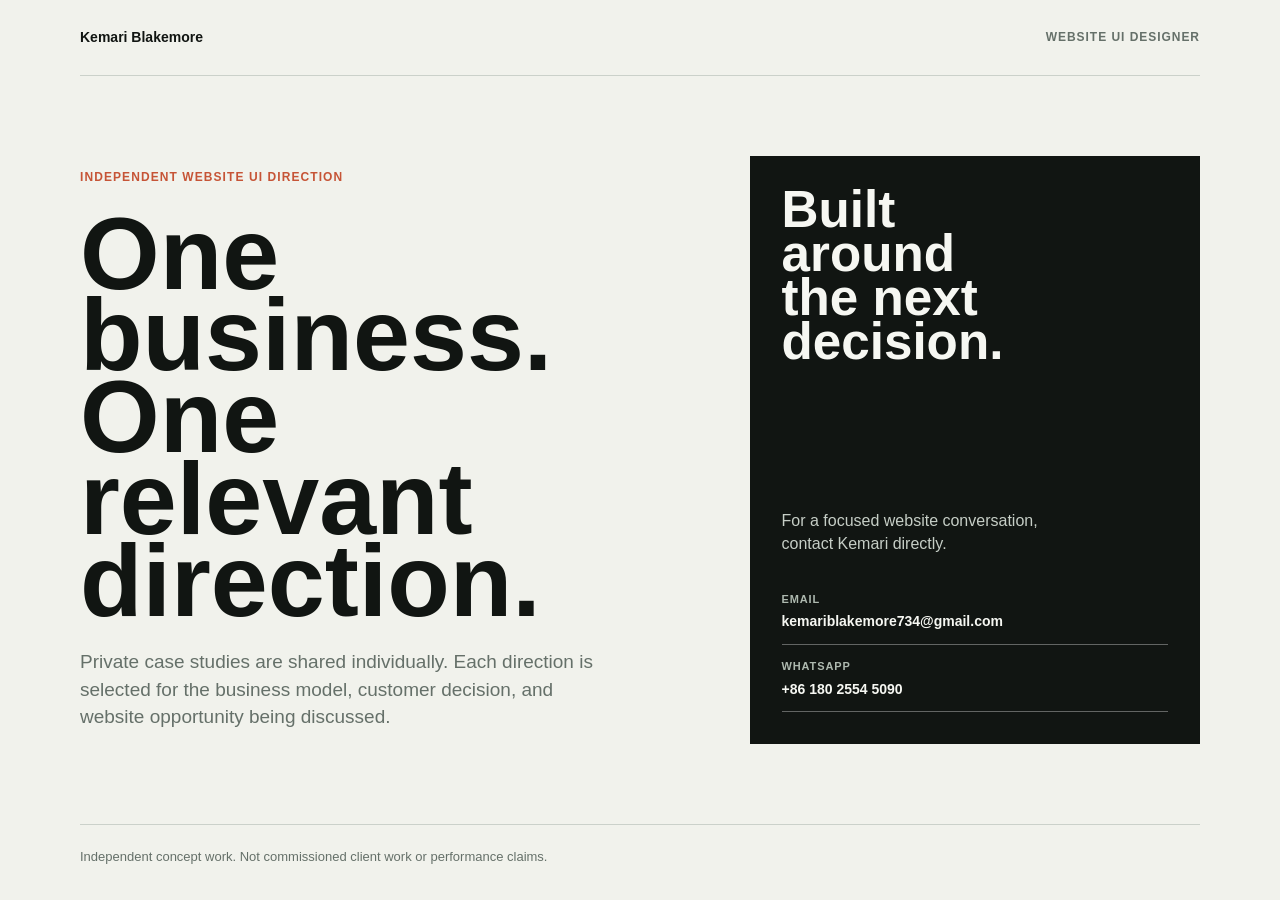
==== commit f05e5513: "Isolate client case study routes" ====
--- a/index.html
+++ b/index.html
@@ -3,26 +3,18 @@
 <head>
   <meta charset="utf-8">
   <meta name="viewport" content="width=device-width, initial-scale=1">
-  <meta name="description" content="Four commercial website UI directions by Kemari Blakemore for premium UAE brands.">
+  <meta name="description" content="Independent website UI directions by Kemari Blakemore.">
   <title>Kemari Blakemore | Website UI Directions</title>
   <style>
-    :root{--ink:#101412;--paper:#f2f2ec;--line:#c8cec7;--muted:#66716b;--accent:#c65436;--lime:#dce9c9;--white:#fff}*{box-sizing:border-box}html{scroll-behavior:smooth}body{margin:0;background:var(--paper);color:var(--ink);font-family:Inter,Arial,sans-serif;line-height:1.45}a{color:inherit}.wrap{width:min(1220px,calc(100% - 56px));margin:auto}.top{background:var(--ink);color:#f7f7f1}.nav{min-height:72px;display:flex;align-items:center;justify-content:space-between;gap:25px}.brand,.nav a{text-decoration:none;font-weight:850}.brand{font-size:15px}.navlinks{display:flex;align-items:center;gap:28px;font-size:12px;text-transform:uppercase}.audit{padding:10px 14px;border:1px solid #d7ded4}.hero{overflow:hidden;background:var(--ink);color:#f7f7f1}.hero-grid{min-height:650px;display:grid;grid-template-columns:1.1fr .9fr;gap:48px;align-items:end;padding:72px 0}.eyebrow{margin:0;color:var(--accent);font-size:12px;font-weight:900;letter-spacing:.08em;text-transform:uppercase}.hero h1{max-width:8.5ch;margin:32px 0 0;font-size:clamp(68px,9vw,142px);line-height:.79;letter-spacing:0}.hero-copy p{max-width:500px;margin:35px 0 0;color:#cbd2cc;font-size:18px}.hero-side{align-self:stretch;position:relative;min-height:420px;border-left:1px solid rgba(255,255,255,.35);background:linear-gradient(135deg,#243a30 0 48%,#c65436 48% 51%,#e6e7de 51%)}.hero-side strong{position:absolute;right:30px;bottom:22px;max-width:8ch;color:#101412;font-size:clamp(42px,6vw,88px);line-height:.82;text-align:right}.focus{padding:92px 0;border-bottom:1px solid var(--line)}.focus-grid{display:grid;grid-template-columns:.8fr 1.2fr;gap:90px;align-items:end}.focus h2,.work h2,.method h2,.contact h2{margin:0;font-size:clamp(44px,5vw,72px);line-height:.88}.focus p{max-width:540px;margin:0;color:var(--muted);font-size:20px}.work{padding:94px 0 0;background:var(--white)}.work-head{display:flex;justify-content:space-between;gap:40px;align-items:end;padding-bottom:45px}.work-head p{max-width:380px;margin:0;color:var(--muted)}.cases{border-top:1px solid var(--ink)}.case{display:grid;grid-template-columns:60px minmax(235px,.72fr) minmax(340px,1.28fr);gap:32px;align-items:center;min-height:390px;padding:28px 0;border-bottom:1px solid var(--line);text-decoration:none}.number{align-self:start;color:var(--accent);font-weight:900}.case h3{margin:10px 0;font-size:clamp(40px,4vw,62px);line-height:.84}.type{margin:0;color:var(--muted);font-size:12px;font-weight:900;letter-spacing:.08em;text-transform:uppercase}.case p{max-width:28ch;margin:0;color:var(--muted);font-size:16px}.route{display:flex;justify-content:space-between;gap:15px;margin-top:38px;padding-top:15px;border-top:1px solid var(--line);font-size:12px;font-weight:900;text-transform:uppercase}.route span{color:var(--accent);font-size:20px}.case figure{height:330px;margin:0;overflow:hidden;background:#dfe5de}.case img{width:100%;height:100%;object-fit:cover;transition:transform .35s ease}.case:hover img{transform:scale(1.03)}.method{padding:98px 0;background:var(--ink);color:#f7f7f1}.method-grid{display:grid;grid-template-columns:.78fr 1.22fr;gap:100px}.steps{margin:0;padding:0;list-style:none;border-top:1px solid rgba(255,255,255,.4)}.steps li{display:grid;grid-template-columns:58px 1fr;gap:16px;padding:22px 0;border-bottom:1px solid rgba(255,255,255,.3)}.steps span{color:var(--accent);font-size:13px;font-weight:900}.steps strong{display:block;font-size:19px}.steps p{margin:6px 0 0;color:#c3cbc3}.contact{padding:94px 0;background:var(--lime)}.contact-grid{display:grid;grid-template-columns:1fr auto;gap:50px;align-items:end}.contact p{max-width:510px;margin:20px 0 0;color:#455249;font-size:17px}.links{display:grid;gap:12px;min-width:270px}.button{display:flex;justify-content:space-between;gap:20px;padding:14px 16px;background:var(--ink);color:#fff;text-decoration:none;font-size:13px;font-weight:900;text-transform:uppercase}.contact-link{padding-bottom:12px;border-bottom:1px solid rgba(16,20,18,.25);text-decoration:none;font-weight:800}.contact-link small{display:block;margin-bottom:4px;color:#56645a;font-size:11px;letter-spacing:.08em;text-transform:uppercase}footer{padding:25px 0;color:var(--muted);font-size:13px}.foot{display:flex;justify-content:space-between;gap:20px}@media(max-width:760px){.wrap{width:min(100% - 32px,1220px)}.navlinks a:not(.audit){display:none}.hero-grid,.focus-grid,.method-grid,.contact-grid{grid-template-columns:1fr}.hero-grid{min-height:0;padding:58px 0 28px}.hero-side{min-height:210px;border-left:0}.hero h1{font-size:72px}.focus,.work,.method,.contact{padding:70px 0}.focus-grid,.method-grid{gap:35px}.focus p{font-size:18px}.work-head{display:block}.work-head p{margin-top:18px}.case{grid-template-columns:42px 1fr;gap:16px;padding:23px 0}.case figure{grid-column:1/-1;grid-row:2;height:66vw}.case h3{font-size:45px}.method-grid{gap:35px}.links{min-width:0}.foot{display:block}.foot span+span{display:block;margin-top:8px}}
+    :root{--ink:#111512;--paper:#f1f2ec;--muted:#657069;--accent:#c65436;--line:#cbd1ca}*{box-sizing:border-box}body{min-height:100vh;margin:0;background:var(--paper);color:var(--ink);font-family:Inter,Arial,sans-serif;line-height:1.45}.wrap{width:min(1120px,calc(100% - 56px));margin:auto}.nav{display:flex;justify-content:space-between;align-items:center;min-height:76px;border-bottom:1px solid var(--line);font-size:14px;font-weight:850}.tag{color:var(--muted);font-size:12px;text-transform:uppercase;letter-spacing:.08em}.main{display:grid;grid-template-columns:1.15fr .85fr;gap:60px;min-height:calc(100vh - 152px);align-items:center;padding:80px 0}.eyebrow{margin:0;color:var(--accent);font-size:12px;font-weight:900;letter-spacing:.09em;text-transform:uppercase}h1{max-width:9ch;margin:26px 0;font-size:clamp(60px,8vw,128px);line-height:.8;letter-spacing:0}.intro{max-width:540px;margin:0;color:var(--muted);font-size:19px}.note{align-self:stretch;display:flex;flex-direction:column;justify-content:space-between;padding:32px;background:var(--ink);color:#f6f7f2}.note strong{max-width:8ch;font-size:clamp(34px,4vw,58px);line-height:.86}.note p{max-width:33ch;margin:0;color:#c6cec6}.contact{display:grid;gap:14px;margin-top:36px}.contact a{padding-bottom:12px;border-bottom:1px solid rgba(255,255,255,.34);color:inherit;font-size:14px;font-weight:800;text-decoration:none}.contact small{display:block;margin-bottom:4px;color:#aeb9af;font-size:11px;letter-spacing:.08em;text-transform:uppercase}.foot{padding:23px 0;border-top:1px solid var(--line);color:var(--muted);font-size:13px}@media(max-width:720px){.wrap{width:min(100% - 32px,1120px)}.main{grid-template-columns:1fr;gap:32px;min-height:calc(100vh - 132px);padding:54px 0}.nav{min-height:66px}.tag{display:none}h1{font-size:68px}.intro{font-size:17px}.note{min-height:310px;padding:26px}}
   </style>
 </head>
 <body>
-  <header class="top"><div class="wrap nav"><a class="brand" href="./">Kemari Blakemore</a><nav class="navlinks" aria-label="Primary"><a href="#cases">Four cases</a><a href="#method">Method</a><a class="audit" href="./ui-audit/">Sample UI audit</a></nav></div></header>
-  <main>
-    <section class="hero"><div class="wrap hero-grid"><div class="hero-copy"><p class="eyebrow">Website UI Designer / UAE focus</p><h1>Design the next customer decision.</h1><p>Four independent website directions for premium product and hospitality brands. Each begins with the commercial action a visitor must be able to take with confidence.</p></div><div class="hero-side" aria-hidden="true"><strong>BUY / TASTE / RESERVE</strong></div></div></section>
-    <section class="focus"><div class="wrap focus-grid"><div><p class="eyebrow">Focused sectors</p><h2>One audience. Four distinct journeys.</h2></div><p>High-end Arabic tableware, fine fragrance, specialty coffee, and restaurants do not convert in the same way. The interface should carry their actual decision: a gift, a scent choice, a roast profile, or a reservation.</p></div></section>
-    <section class="work" id="cases"><div class="wrap"><div class="work-head"><div><p class="eyebrow">Concept case studies</p><h2>Four websites built for their market.</h2></div><p>Independent concept work, not client claims. Every case has a separate visual system, content hierarchy, and conversion logic.</p></div><div class="cases">
-      <a class="case" href="./nadwa/"><span class="number">01</span><div><p class="type">High-end Arabic tableware</p><h3>Nadwa Objects</h3><p>Make a premium table setting feel giftable, collectible, and easy to buy as a complete occasion.</p><div class="route">Build a table to corporate gifting <span>&rarr;</span></div></div><figure><img src="./assets/nadwa-tableware.webp" alt="Premium Arabic tableware arranged on a sunlit table" fetchpriority="high" decoding="async"></figure></a>
-      <a class="case" href="./nocturne/"><span class="number">02</span><div><p class="type">Fine fragrance</p><h3>Nocturne</h3><p>Turn an invisible product into an informed choice through notes, mood, sample sets, and refill logic.</p><div class="route">Find your scent to refill <span>&rarr;</span></div></div><figure><img src="./assets/velour-perfume.webp" alt="Dark red fragrance bottle on draped fabric" loading="lazy" decoding="async"></figure></a>
-      <a class="case" href="./roastery/"><span class="number">03</span><div><p class="type">Specialty coffee</p><h3>Hinterland Roastery</h3><p>Translate origin and processing into a roast choice, a recurring delivery, or a wholesale conversation.</p><div class="route">Roast profile to subscription <span>&rarr;</span></div></div><figure><img src="./assets/roastery-coffee.webp" alt="Pour-over coffee and beans on a stone counter" loading="lazy" decoding="async"></figure></a>
-      <a class="case" href="./majlis/"><span class="number">04</span><div><p class="type">Restaurant</p><h3>Majlis No. 8</h3><p>Move guests from a sense of place into a clear table booking, menu decision, or private dining enquiry.</p><div class="route">Menu to reservation <span>&rarr;</span></div></div><figure><img src="./assets/majlis-interior.webp" alt="Warm modern Arabic restaurant interior at dusk" loading="lazy" decoding="async"></figure></a>
-    </div></div></section>
-    <section class="method" id="method"><div class="wrap method-grid"><div><p class="eyebrow">Working method</p><h2>Commercial clarity before visual polish.</h2></div><ol class="steps"><li><span>01</span><div><strong>Find the decision</strong><p>Define the moment that needs to move: purchase, selection, booking, gifting, subscription, or enquiry.</p></div></li><li><span>02</span><div><strong>Build the information order</strong><p>Place offer, proof, product detail, and practical reassurance where the customer needs them.</p></div></li><li><span>03</span><div><strong>Design an interface that holds up</strong><p>Develop a responsive visual system and the interaction states a real customer journey requires.</p></div></li></ol></div></section>
-    <section class="contact"><div class="wrap contact-grid"><div><p class="eyebrow">Start with a diagnosis</p><h2>See what is blocking the next decision on your current website.</h2><p>The audit is a focused design and conversion review, followed by a proposed direction rather than a generic sales deck.</p></div><div class="links"><a class="button" href="./ui-audit/">View sample UI audit <span>&rarr;</span></a><a class="contact-link" href="mailto:kemariblakemore734@gmail.com"><small>Email Kemari</small>kemariblakemore734@gmail.com</a><a class="contact-link" href="https://wa.me/8618025545090"><small>WhatsApp</small>+86 180 2554 5090</a></div></div></section>
+  <header class="wrap nav"><span>Kemari Blakemore</span><span class="tag">Website UI Designer</span></header>
+  <main class="wrap main">
+    <section><p class="eyebrow">Independent website UI direction</p><h1>One business. One relevant direction.</h1><p class="intro">Private case studies are shared individually. Each direction is selected for the business model, customer decision, and website opportunity being discussed.</p></section>
+    <aside class="note"><strong>Built around the next decision.</strong><div><p>For a focused website conversation, contact Kemari directly.</p><div class="contact"><a href="mailto:kemariblakemore734@gmail.com"><small>Email</small>kemariblakemore734@gmail.com</a><a href="https://wa.me/8618025545090"><small>WhatsApp</small>+86 180 2554 5090</a></div></div></aside>
   </main>
-  <footer><div class="wrap foot"><span>Kemari Blakemore / Website UI Designer</span><span>Independent concept work. Not commissioned client work or performance claims.</span></div></footer>
+  <footer class="wrap foot">Independent concept work. Not commissioned client work or performance claims.</footer>
 </body>
 </html>
